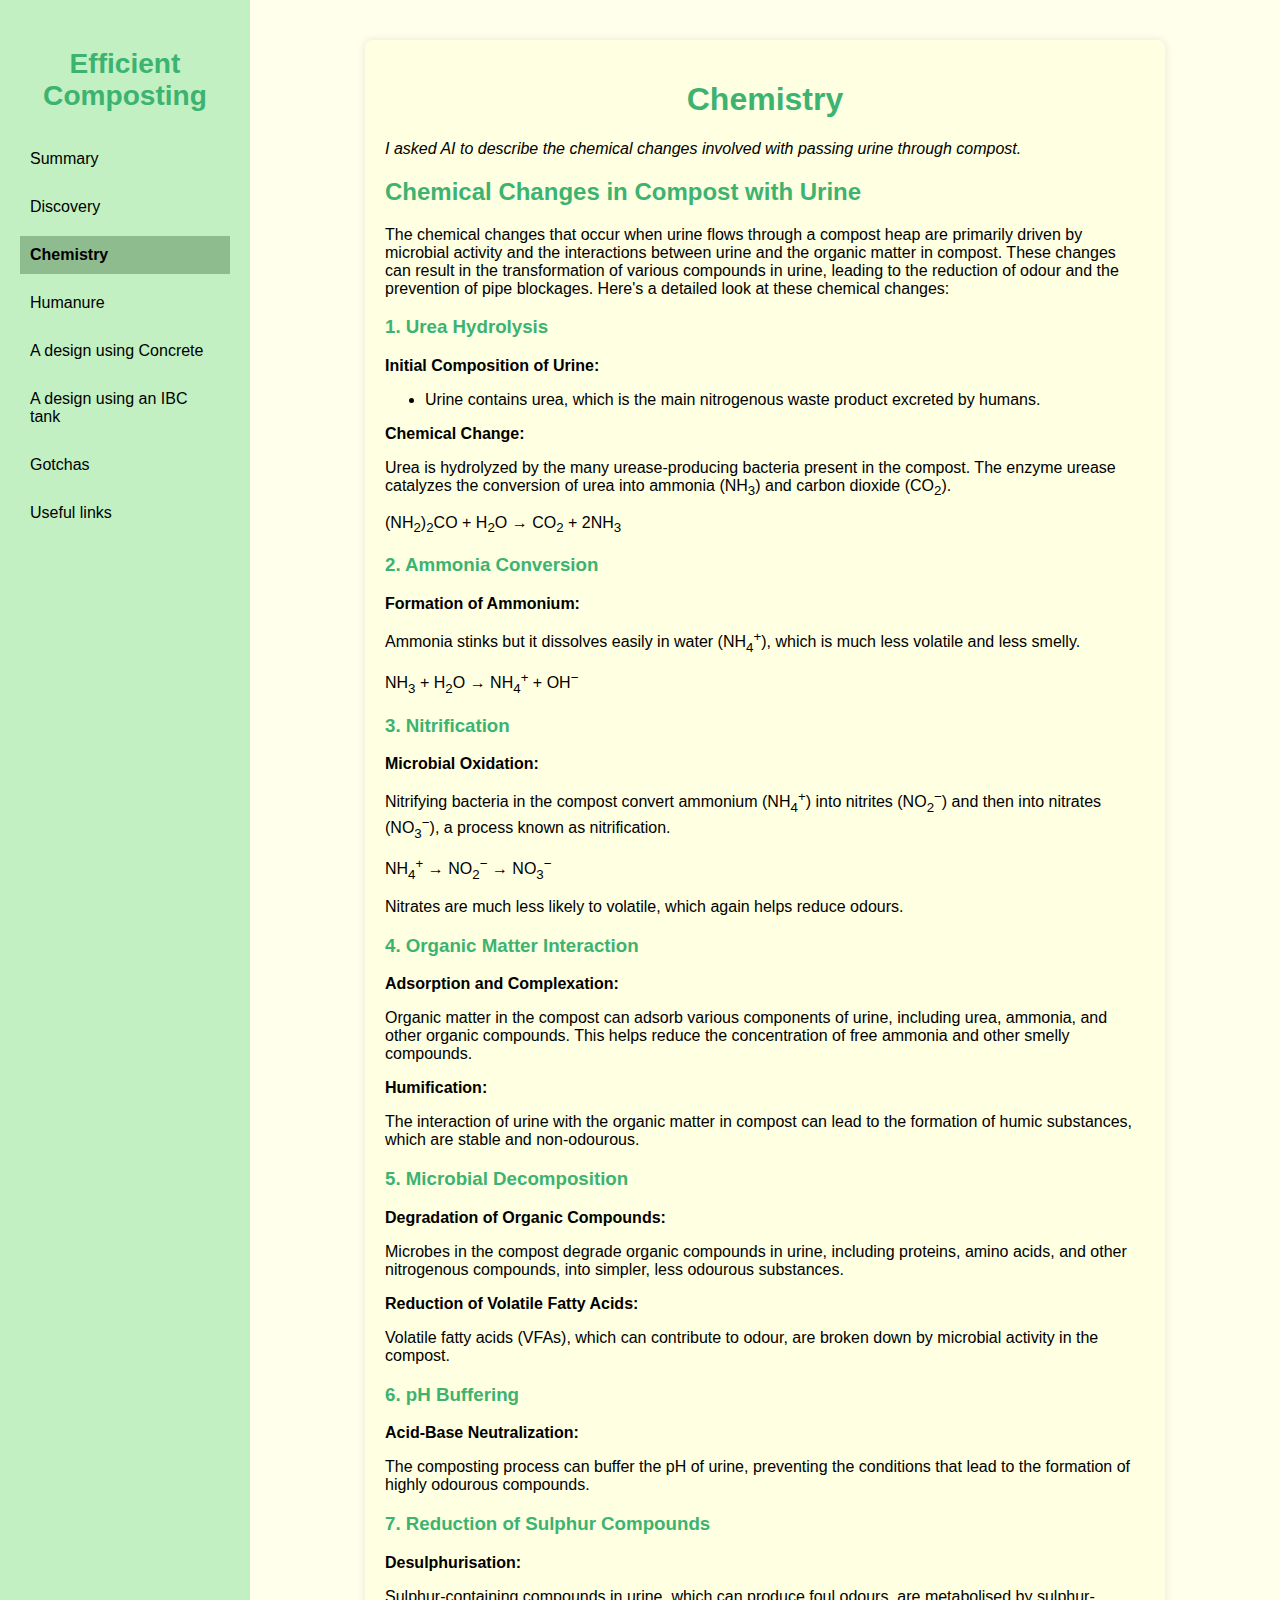
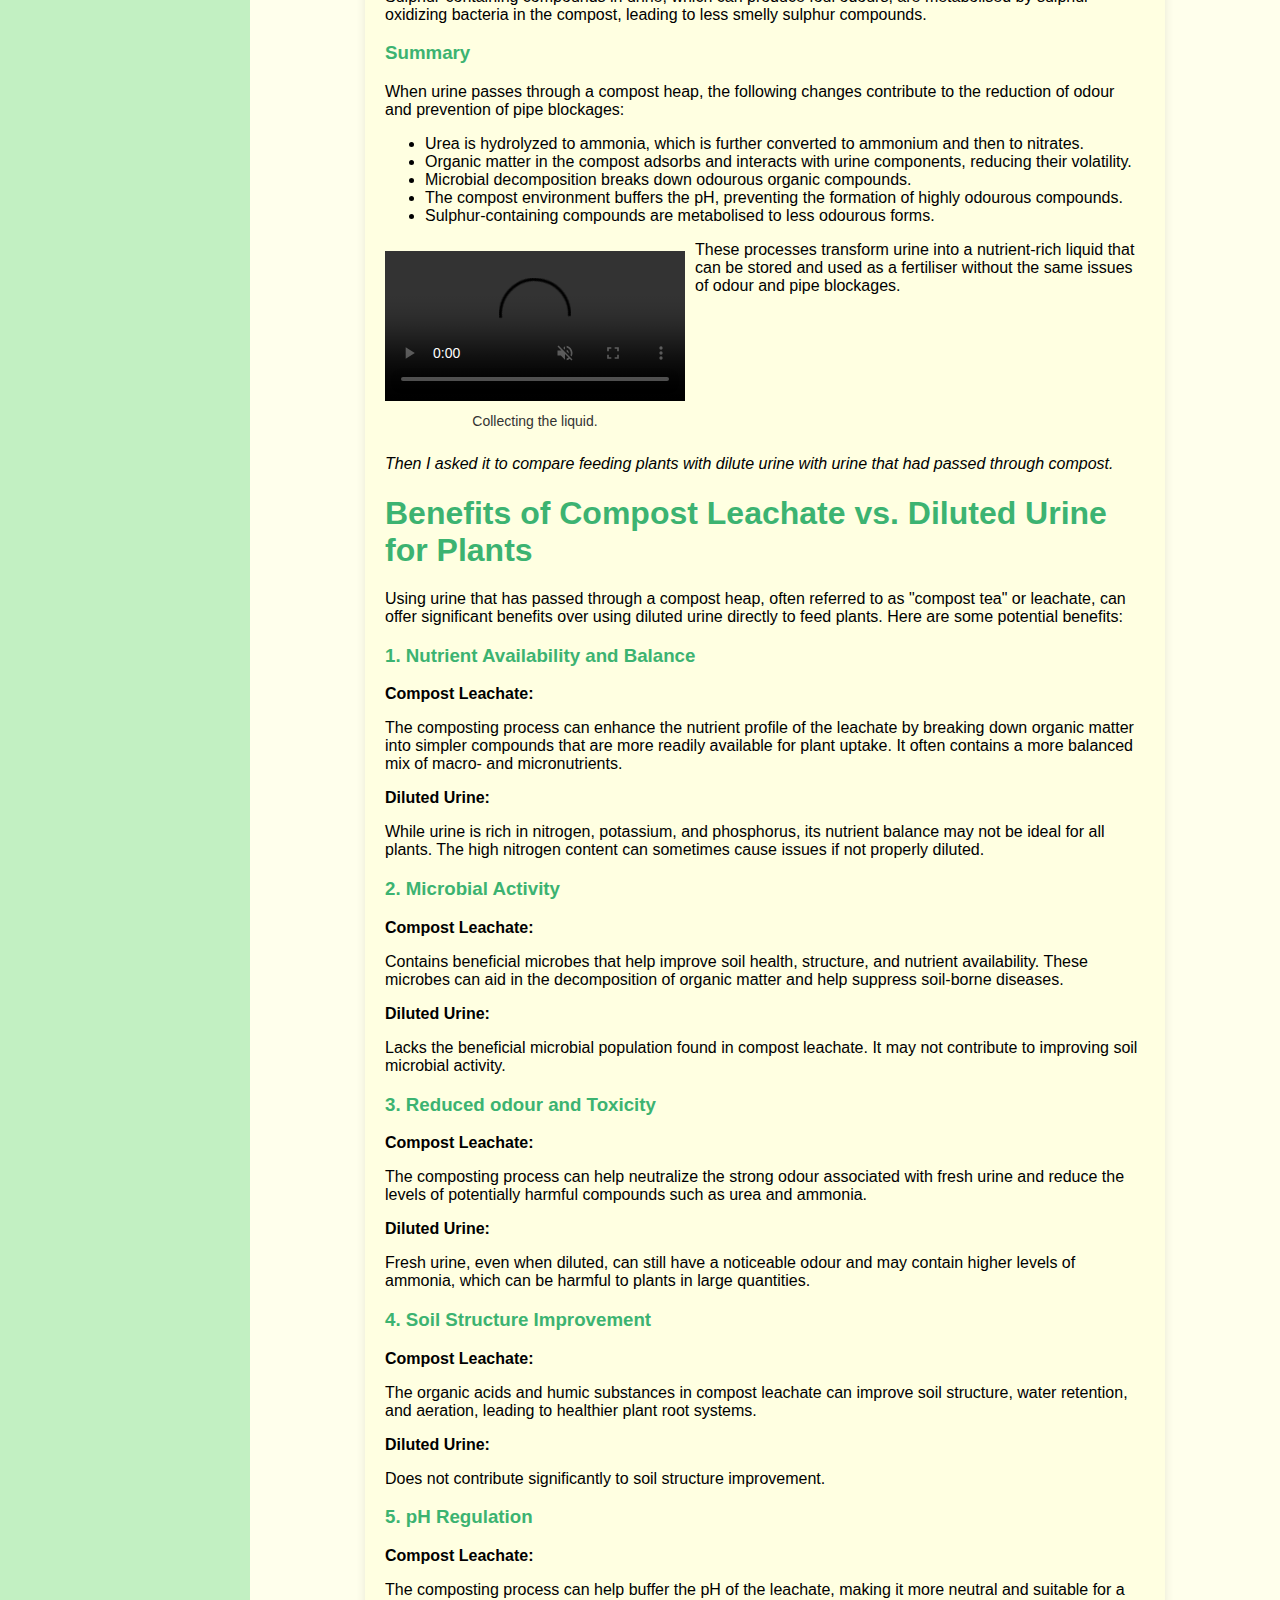
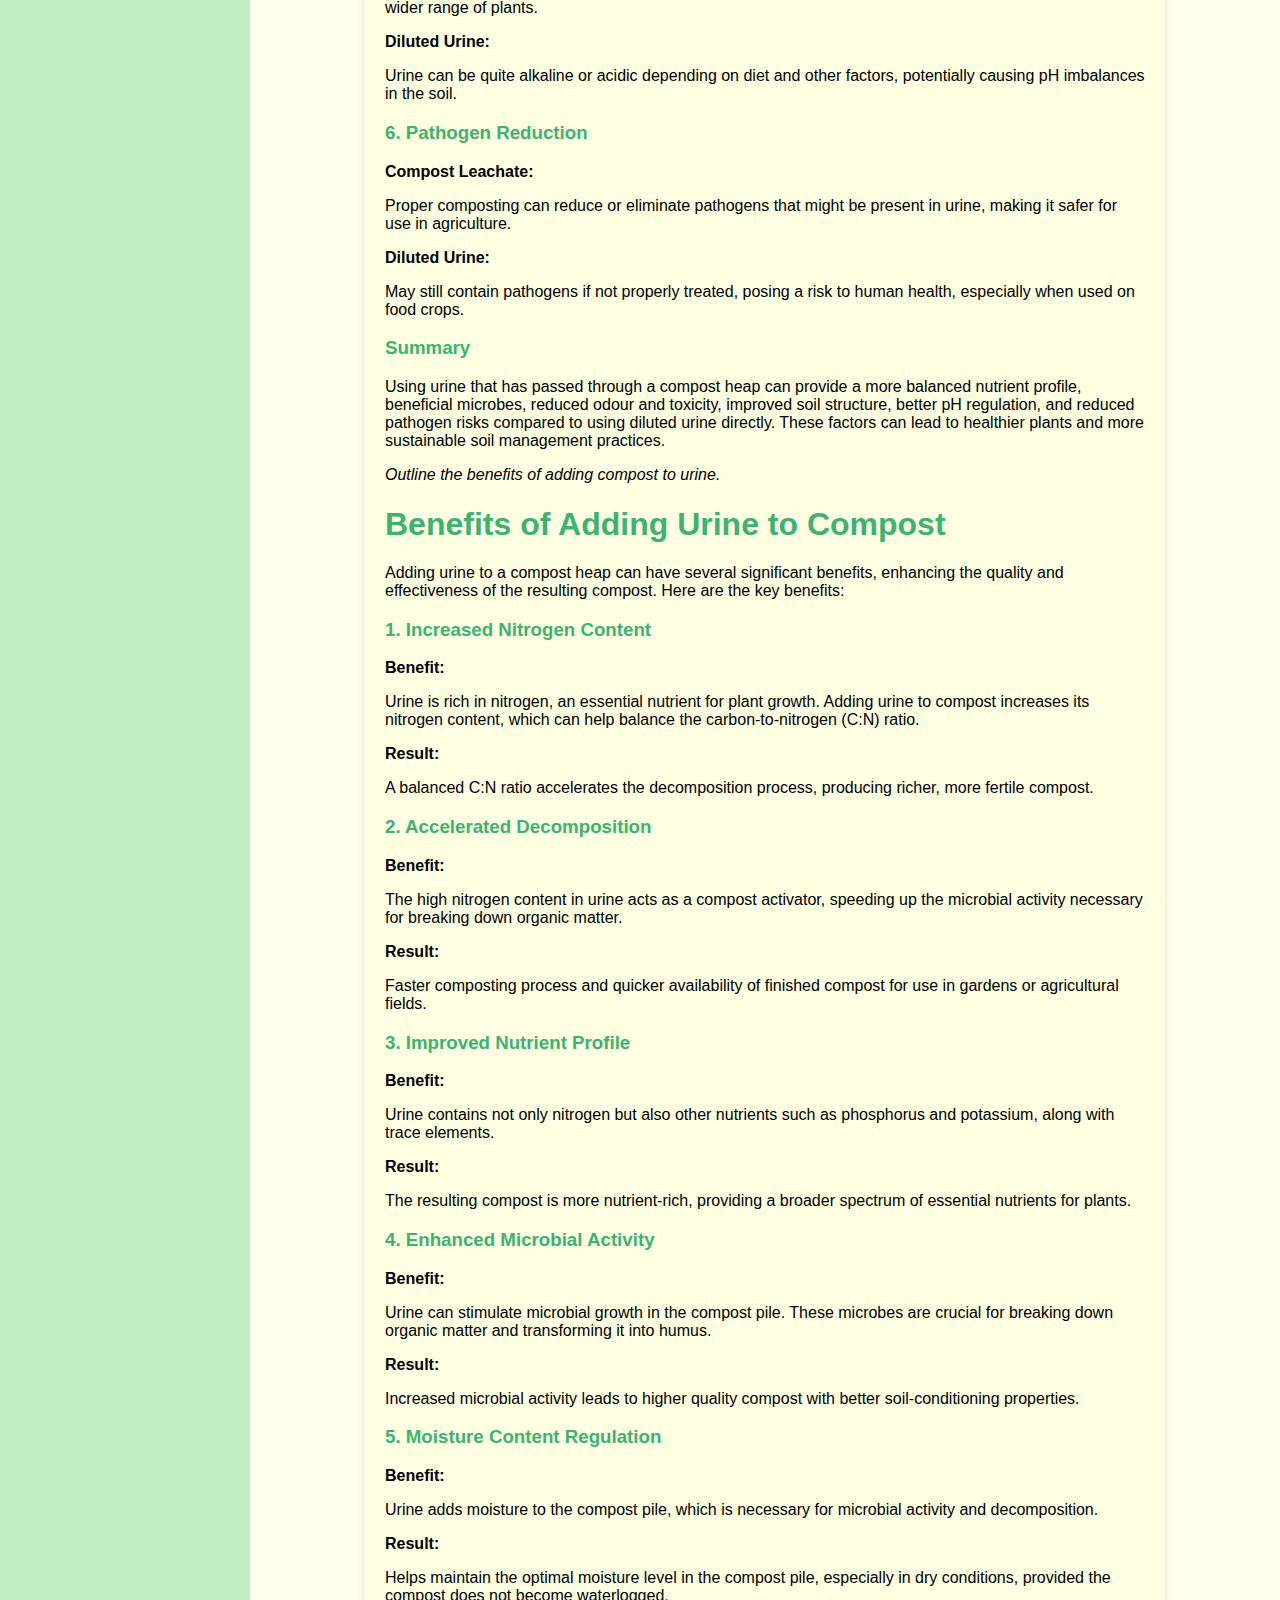
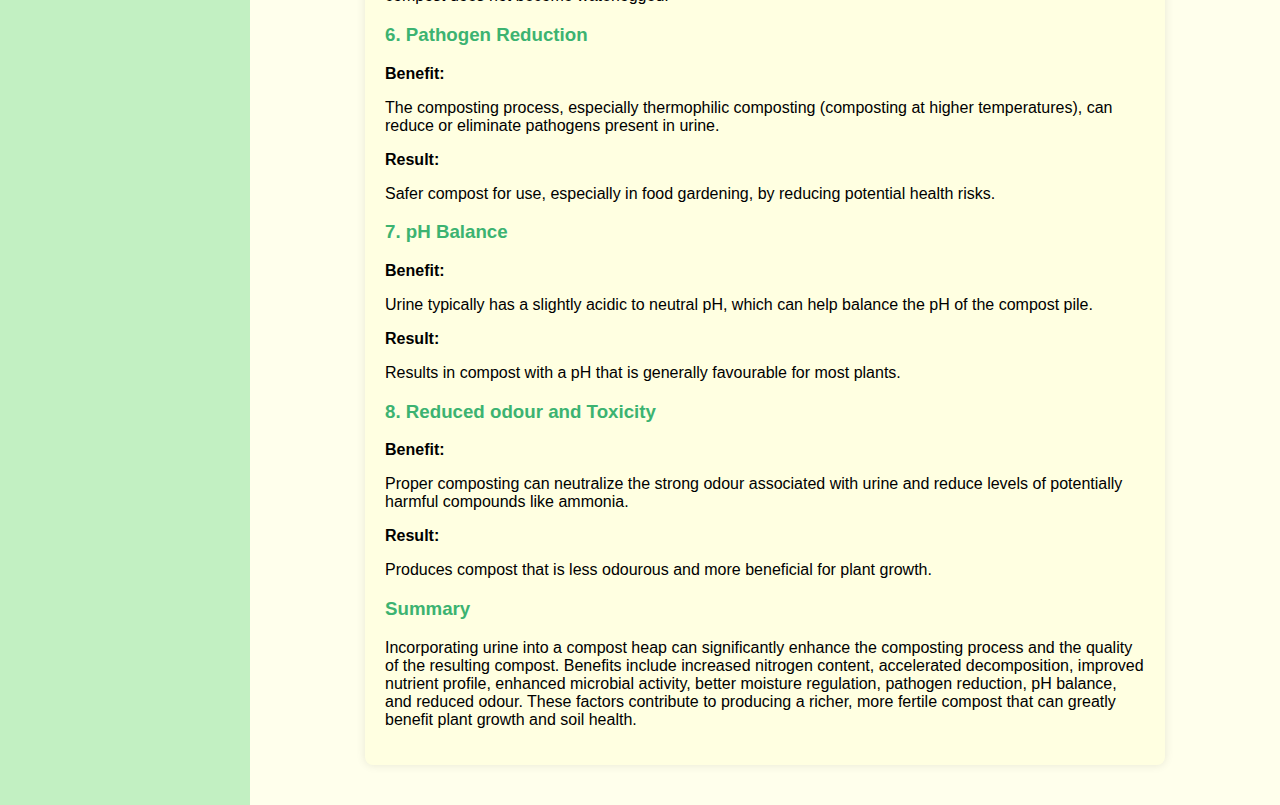
==== chemistry.html @ 60bd2c68 "2" ====
<!DOCTYPE html>
<html lang="en">
<head>
<!-- Google tag (gtag.js) -->
<script async src="https://www.googletagmanager.com/gtag/js?id=G-XEYJMRQ0TG"></script>
<script>
  window.dataLayer = window.dataLayer || [];
  function gtag(){dataLayer.push(arguments);}
  gtag('js', new Date());

  gtag('config', 'G-XEYJMRQ0TG');
</script>
<meta charset="UTF-8">
<meta name="viewport"
	content="width=device-width, initial-scale=1.0">
<title>Efficient Composting - Chemistry</title>
<link rel="stylesheet" href="css/styles.css">
<script src="js/script.js"></script>
<meta property="og:title" content="Efficient Composting - chemistry of urine in a compost heap." />
<meta property="og:description" content="What changes occur when urine is poured onto a compost heap." />
<meta property="og:image" content="https://efficientcomposting.com/images/ibc/tankWithLidBackInCage2.jpg" />
<meta property="og:url" content="https://efficientcomposting.com/chemistry.html" />
<meta property="og:type" content="website" />
</head>

<body data-page="chemistry">
	<div class="container">
		<div class="sidebar">
			<div class="logo">
				<h3>Efficient Composting</h3>
			</div>
			<nav>
				<ul>
					<li><a href="index.html" id="index-link">Summary</a></li>
					<li><a href="discovery.html" id="discovery-link">Discovery</a></li>
					<li><a href="chemistry.html" id="chemistry-link">Chemistry</a></li>
					<li><a href="humanure.html" id="humanure-link">Humanure</a></li>
					<li><a href="concrete.html" id="concrete-link">A
							design using Concrete</a></li>
					<li><a href="ibc.html" id="ibc-link">A design
							using an IBC tank</a></li>
					<li><a href="gotchas.html" id="gotchas-link">Gotchas</a></li>
					<li><a href="links.html" id="links-link">Useful
							links</a></li>
				</ul>
			</nav>
		</div>
		<div class="content-container">
			<div class="content">
				<header>
					<h1>Chemistry</h1>
				</header>
				<main>
					<p>
						<i>I asked AI to describe the chemical changes
							involved with passing urine through compost. </i>
					</p>
					<h2>Chemical Changes in Compost with Urine</h2>

					<p>The chemical changes that occur when urine flows
						through a compost heap are primarily driven by
						microbial activity and the interactions between urine
						and the organic matter in compost. These changes can
						result in the transformation of various compounds in
						urine, leading to the reduction of odour and the
						prevention of pipe blockages. Here's a detailed look
						at these chemical changes:</p>

					<h3>1. Urea Hydrolysis</h3>
					<strong>Initial Composition of Urine:</strong>
					<ul>
						<li>Urine contains urea, which is the main
							nitrogenous waste product excreted by humans. </li>
					</ul>
					<strong>Chemical Change:</strong>
					<p>
						Urea is hydrolyzed by the many urease-producing
						bacteria present in the compost. The enzyme urease
						catalyzes the conversion of urea into ammonia (NH<sub>3</sub>)
						and carbon dioxide (CO<sub>2</sub>).
					</p>
					<div class="formula">
						(NH<sub>2</sub>)<sub>2</sub>CO + H<sub>2</sub>O → CO<sub>2</sub>
						+ 2NH<sub>3</sub>
					</div>

					<h3>2. Ammonia Conversion</h3>
					<strong>Formation of Ammonium:</strong>
					<p>
						Ammonia stinks but it dissolves easily in water (NH<sub>4</sub><sup>+</sup>),
						which is much less volatile and less smelly.
					</p>
					<div class="formula">
						NH<sub>3</sub> + H<sub>2</sub>O → NH<sub>4</sub><sup>+</sup>
						+ OH<sup>−</sup>
					</div>

					<h3>3. Nitrification</h3>
					<strong>Microbial Oxidation:</strong>
					<p>
						Nitrifying bacteria in the compost convert ammonium
						(NH<sub>4</sub><sup>+</sup>) into nitrites (NO<sub>2</sub><sup>−</sup>)
						and then into nitrates (NO<sub>3</sub><sup>−</sup>), a
						process known as nitrification.
					</p>
					<div class="formula">
						NH<sub>4</sub><sup>+</sup> → NO<sub>2</sub><sup>−</sup>
						→ NO<sub>3</sub><sup>−</sup>
					</div>
					<p>Nitrates are much less likely to volatile, which
						again helps reduce odours.</p>

					<h3>4. Organic Matter Interaction</h3>
					<strong>Adsorption and Complexation:</strong>
					<p>Organic matter in the compost can adsorb various
						components of urine, including urea, ammonia, and
						other organic compounds. This helps reduce the
						concentration of free ammonia and other smelly
						compounds.</p>

					<strong>Humification:</strong>
					<p>The interaction of urine with the organic matter
						in compost can lead to the formation of humic
						substances, which are stable and non-odourous.</p>

					<h3>5. Microbial Decomposition</h3>
					<strong>Degradation of Organic Compounds:</strong>
					<p>Microbes in the compost degrade organic
						compounds in urine, including proteins, amino acids,
						and other nitrogenous compounds, into simpler, less
						odourous substances.</p>

					<strong>Reduction of Volatile Fatty Acids:</strong>
					<p>Volatile fatty acids (VFAs), which can
						contribute to odour, are broken down by microbial
						activity in the compost.</p>

					<h3>6. pH Buffering</h3>
					<strong>Acid-Base Neutralization:</strong>
					<p>The composting process can buffer the pH of
						urine, preventing the conditions that lead to the
						formation of highly odourous compounds.</p>

					<h3>7. Reduction of Sulphur Compounds</h3>
					<strong>Desulphurisation:</strong>
					<p>Sulphur-containing compounds in urine, which can
						produce foul odours, are metabolised by
						sulphur-oxidizing bacteria in the compost, leading to
						less smelly sulphur compounds.</p>

					<h3>Summary</h3>
					<p>When urine passes through a compost heap, the
						following changes contribute to the reduction of odour
						and prevention of pipe blockages:</p>
					<ul>
						<li>Urea is hydrolyzed to ammonia, which is
							further converted to ammonium and then to nitrates.</li>
						<li>Organic matter in the compost adsorbs and
							interacts with urine components, reducing their
							volatility.</li>
						<li>Microbial decomposition breaks down odourous
							organic compounds.</li>
						<li>The compost environment buffers the pH,
							preventing the formation of highly odourous
							compounds.</li>
						<li>Sulphur-containing compounds are metabolised
							to less odourous forms.</li>
					</ul>

					<div class="image-container left-image-container">
						<video width="300" controls autoplay loop muted>
							<source src="../images/catchingTheLiquid.mp4"
								type="video/mp4">
							Your browser does not support the video tag.
						</video>

						<div class="image-label">Collecting the liquid.</div>
					</div>


					<p>These processes transform urine into a
						nutrient-rich liquid that can be stored and used as a
						fertiliser without the same issues of odour and pipe
						blockages.</p>

					<div class="clear"></div>


					<p>
						<i>Then I asked it to compare feeding plants with
							dilute urine with urine that had passed through
							compost.</i>
					</p>

					<h1>Benefits of Compost Leachate vs. Diluted Urine
						for Plants</h1>
					<p>Using urine that has passed through a compost
						heap, often referred to as "compost tea" or leachate,
						can offer significant benefits over using diluted
						urine directly to feed plants. Here are some potential
						benefits:</p>

					<h3>1. Nutrient Availability and Balance</h3>
					<strong>Compost Leachate:</strong>
					<p>The composting process can enhance the nutrient
						profile of the leachate by breaking down organic
						matter into simpler compounds that are more readily
						available for plant uptake. It often contains a more
						balanced mix of macro- and micronutrients.</p>

					<strong>Diluted Urine:</strong>
					<p>While urine is rich in nitrogen, potassium, and
						phosphorus, its nutrient balance may not be ideal for
						all plants. The high nitrogen content can sometimes
						cause issues if not properly diluted.</p>

					<h3>2. Microbial Activity</h3>
					<strong>Compost Leachate:</strong>
					<p>Contains beneficial microbes that help improve
						soil health, structure, and nutrient availability.
						These microbes can aid in the decomposition of organic
						matter and help suppress soil-borne diseases.</p>

					<strong>Diluted Urine:</strong>
					<p>Lacks the beneficial microbial population found
						in compost leachate. It may not contribute to
						improving soil microbial activity.</p>

					<h3>3. Reduced odour and Toxicity</h3>
					<strong>Compost Leachate:</strong>
					<p>The composting process can help neutralize the
						strong odour associated with fresh urine and reduce
						the levels of potentially harmful compounds such as
						urea and ammonia.</p>

					<strong>Diluted Urine:</strong>
					<p>Fresh urine, even when diluted, can still have a
						noticeable odour and may contain higher levels of
						ammonia, which can be harmful to plants in large
						quantities.</p>

					<h3>4. Soil Structure Improvement</h3>
					<strong>Compost Leachate:</strong>
					<p>The organic acids and humic substances in
						compost leachate can improve soil structure, water
						retention, and aeration, leading to healthier plant
						root systems.</p>

					<strong>Diluted Urine:</strong>
					<p>Does not contribute significantly to soil
						structure improvement.</p>

					<h3>5. pH Regulation</h3>
					<strong>Compost Leachate:</strong>
					<p>The composting process can help buffer the pH of
						the leachate, making it more neutral and suitable for
						a wider range of plants.</p>

					<strong>Diluted Urine:</strong>
					<p>Urine can be quite alkaline or acidic depending
						on diet and other factors, potentially causing pH
						imbalances in the soil.</p>

					<h3>6. Pathogen Reduction</h3>
					<strong>Compost Leachate:</strong>
					<p>Proper composting can reduce or eliminate
						pathogens that might be present in urine, making it
						safer for use in agriculture.</p>

					<strong>Diluted Urine:</strong>
					<p>May still contain pathogens if not properly
						treated, posing a risk to human health, especially
						when used on food crops.</p>

					<h3>Summary</h3>
					<p>Using urine that has passed through a compost
						heap can provide a more balanced nutrient profile,
						beneficial microbes, reduced odour and toxicity,
						improved soil structure, better pH regulation, and
						reduced pathogen risks compared to using diluted urine
						directly. These factors can lead to healthier plants
						and more sustainable soil management practices.</p>

					<p>
						<i> Outline the benefits of adding compost to
							urine.</i>
					</p>

					<h1>Benefits of Adding Urine to Compost</h1>
					<p>Adding urine to a compost heap can have several
						significant benefits, enhancing the quality and
						effectiveness of the resulting compost. Here are the
						key benefits:</p>

					<h3>1. Increased Nitrogen Content</h3>
					<strong>Benefit:</strong>
					<p>Urine is rich in nitrogen, an essential nutrient
						for plant growth. Adding urine to compost increases
						its nitrogen content, which can help balance the
						carbon-to-nitrogen (C:N) ratio.</p>
					<strong>Result:</strong>
					<p>A balanced C:N ratio accelerates the
						decomposition process, producing richer, more fertile
						compost.</p>

					<h3>2. Accelerated Decomposition</h3>
					<strong>Benefit:</strong>
					<p>The high nitrogen content in urine acts as a
						compost activator, speeding up the microbial activity
						necessary for breaking down organic matter.</p>
					<strong>Result:</strong>
					<p>Faster composting process and quicker
						availability of finished compost for use in gardens or
						agricultural fields.</p>

					<h3>3. Improved Nutrient Profile</h3>
					<strong>Benefit:</strong>
					<p>Urine contains not only nitrogen but also other
						nutrients such as phosphorus and potassium, along with
						trace elements.</p>
					<strong>Result:</strong>
					<p>The resulting compost is more nutrient-rich,
						providing a broader spectrum of essential nutrients
						for plants.</p>

					<h3>4. Enhanced Microbial Activity</h3>
					<strong>Benefit:</strong>
					<p>Urine can stimulate microbial growth in the
						compost pile. These microbes are crucial for breaking
						down organic matter and transforming it into humus.</p>
					<strong>Result:</strong>
					<p>Increased microbial activity leads to higher
						quality compost with better soil-conditioning
						properties.</p>

					<h3>5. Moisture Content Regulation</h3>
					<strong>Benefit:</strong>
					<p>Urine adds moisture to the compost pile, which
						is necessary for microbial activity and decomposition.</p>
					<strong>Result:</strong>
					<p>Helps maintain the optimal moisture level in the
						compost pile, especially in dry conditions, provided
						the compost does not become waterlogged.</p>

					<h3>6. Pathogen Reduction</h3>
					<strong>Benefit:</strong>
					<p>The composting process, especially thermophilic
						composting (composting at higher temperatures), can
						reduce or eliminate pathogens present in urine.</p>
					<strong>Result:</strong>
					<p>Safer compost for use, especially in food
						gardening, by reducing potential health risks.</p>

					<h3>7. pH Balance</h3>
					<strong>Benefit:</strong>
					<p>Urine typically has a slightly acidic to neutral
						pH, which can help balance the pH of the compost pile.</p>
					<strong>Result:</strong>
					<p>Results in compost with a pH that is generally
						favourable for most plants.</p>

					<h3>8. Reduced odour and Toxicity</h3>
					<strong>Benefit:</strong>
					<p>Proper composting can neutralize the strong
						odour associated with urine and reduce levels of
						potentially harmful compounds like ammonia.</p>
					<strong>Result:</strong>
					<p>Produces compost that is less odourous and more
						beneficial for plant growth.</p>



					<h3>Summary</h3>
					<p>Incorporating urine into a compost heap can
						significantly enhance the composting process and the
						quality of the resulting compost. Benefits include
						increased nitrogen content, accelerated decomposition,
						improved nutrient profile, enhanced microbial
						activity, better moisture regulation, pathogen
						reduction, pH balance, and reduced odour. These
						factors contribute to producing a richer, more fertile
						compost that can greatly benefit plant growth and soil
						health.</p>





				</main>
			</div>
		</div>
	</div>
</body>
</html>
---- css/styles.css ----
body {
	font-family: 'Helvetica Neue', Arial, sans-serif;
	margin: 0;
	padding: 0;
	display: flex;
	min-height: 100vh;
	flex-direction: column;
}

.container {
	display: flex;
	width: 100%;
	flex-grow: 1;
}

.sidebar {
	background-color: #c2f0c2;
	width: 250px;
	padding: 20px;
	box-sizing: border-box;
	flex-shrink: 0;
}

.logo {
	text-align: center;
	font-size: 1.5em;
	font-weight: bold;
	margin-bottom: 20px;
	word-wrap: break-word; /* Ensure long text wraps */
}

nav ul {
	list-style-type: none;
	padding: 0;
}

nav ul li {
	margin: 10px 0;
}

nav ul li a {
	text-decoration: none;
	color: black;
	font-size: 1em;
	display: block;
	padding: 10px;
}

nav ul li a.active {
	background-color: #8fbc8f;
	font-weight: bold;
}

.content-container {
	background-color: #ffffec;
	display: flex;
	justify-content: center; /* Center horizontally */
	flex-grow: 1;
	padding: 20px; /* Add padding for better alignment */
	box-sizing: border-box;
}

.content {
	background-color: #ffffe1;
	padding: 20px;
	max-width: 800px; /* Adjust this value as needed */
	width: 100%;
	box-sizing: border-box;
	border-radius: 8px; /* Optional: add rounded corners */
	box-shadow: 0 0 10px rgba(0, 0, 0, 0.1);
	/* Optional: add a shadow for a nicer look */
	margin-top: 20px; /* Ensures content starts near the top */
	margin-bottom: 20px; /* Add bottom margin for spacing */
}

header {
	text-align: center;
	margin-bottom: 20px;
}

main {
	text-align: left;
}

h1, h2, h3 {
	color: #3cb371;
}

@media ( max-width : 768px) {
	.container {
		flex-direction: column;
	}
	.sidebar {
		width: 100%;
	}
	.content {
		max-width: 100%;
		margin-top: 20px;
		/* Ensure consistent top margin on smaller screens */
	}
}

.image-container {
	overflow: hidden;
	margin-bottom: 20px; /* Space below each image container */
	max-width: 300px; /* Constrain the container's width */
	float: left;
}

.image-container img {
	width: 100%; /* Ensure the image fills the container */
	max-width: 300px;
	/* Ensure the image doesn�t exceed the container�s width */
	height: auto; /* Maintain the aspect ratio */
	display: block;
	/* Ensure the image is treated as a block-level element */
}

.right-image-container {
	float: right;
	margin: 10px 0 10px 10px;
	/* Adjust margins for the right-floated image */
	max-width: 300px; /* Constrain the container's width */
}

.left-image-container {
	float: left;
	margin: 10px 10px 10px 0;
	/* Adjust margins for the left-floated image */
	max-width: 300px; /* Constrain the container's width */
}

.image-label {
	margin-top: 8px; /* Space between the image and the label */
	font-size: 14px; /* Adjust font size as needed */
	color: #333; /* Label color */
	text-align: center; /* Center the label under the image */
	clear: both;
	/* Clear any floats so the label appears below the image */
}

.full-width-image {
	width: 100%;
	/* Allow the image to fill the full width of the content column */
	max-width: 100%;
	/* Ensure the image does not exceed the content's width */
	height: auto; /* Maintain the aspect ratio */
	margin: 20px 0; /* Add some vertical space around the image */
	display: block;
	/* Ensure the image is treated as a block-level element */
}

.clear {
	clear: both;
	/* Ensures that elements after the floating elements start on a new line */
}

#contact-form {
	max-width: 600px; /* Adjust the width as needed */
	margin: 0 auto; /* Center the form */
	padding: 20px;
	border: 1px solid #ddd;
	border-radius: 5px;
	background-color: #f9f9f9;
}

#contact-form label {
	font-weight: bold;
	display: block;
	margin-bottom: 5px;
}

#contact-form input[type="text"], #contact-form input[type="email"],
	#contact-form textarea {
	width: 100%;
	/* Make the input fields and textarea take the full width */
	padding: 10px; /* Add padding inside the fields */
	border: 1px solid #ccc; /* Add a border */
	border-radius: 4px; /* Round the corners */
	box-sizing: border-box;
	/* Include padding and border in element's total width and height */
}

#contact-form textarea {
	resize: vertical; /* Allow users to resize the textarea vertically */
}

#contact-form button {
	background-color: #c2f0c2;; /* Button background color */
	color: black; /* Button text color */
	border: none; /* Remove border */
	padding: 10px 20px; /* Add padding */
	border-radius: 4px; /* Round the corners */
	cursor: pointer; /* Change cursor on hover */
	font-size: 16px; /* Font size of button text */
}

#contact-form button:hover {
	background-color: #0056b3; /* Darker color on hover */
}
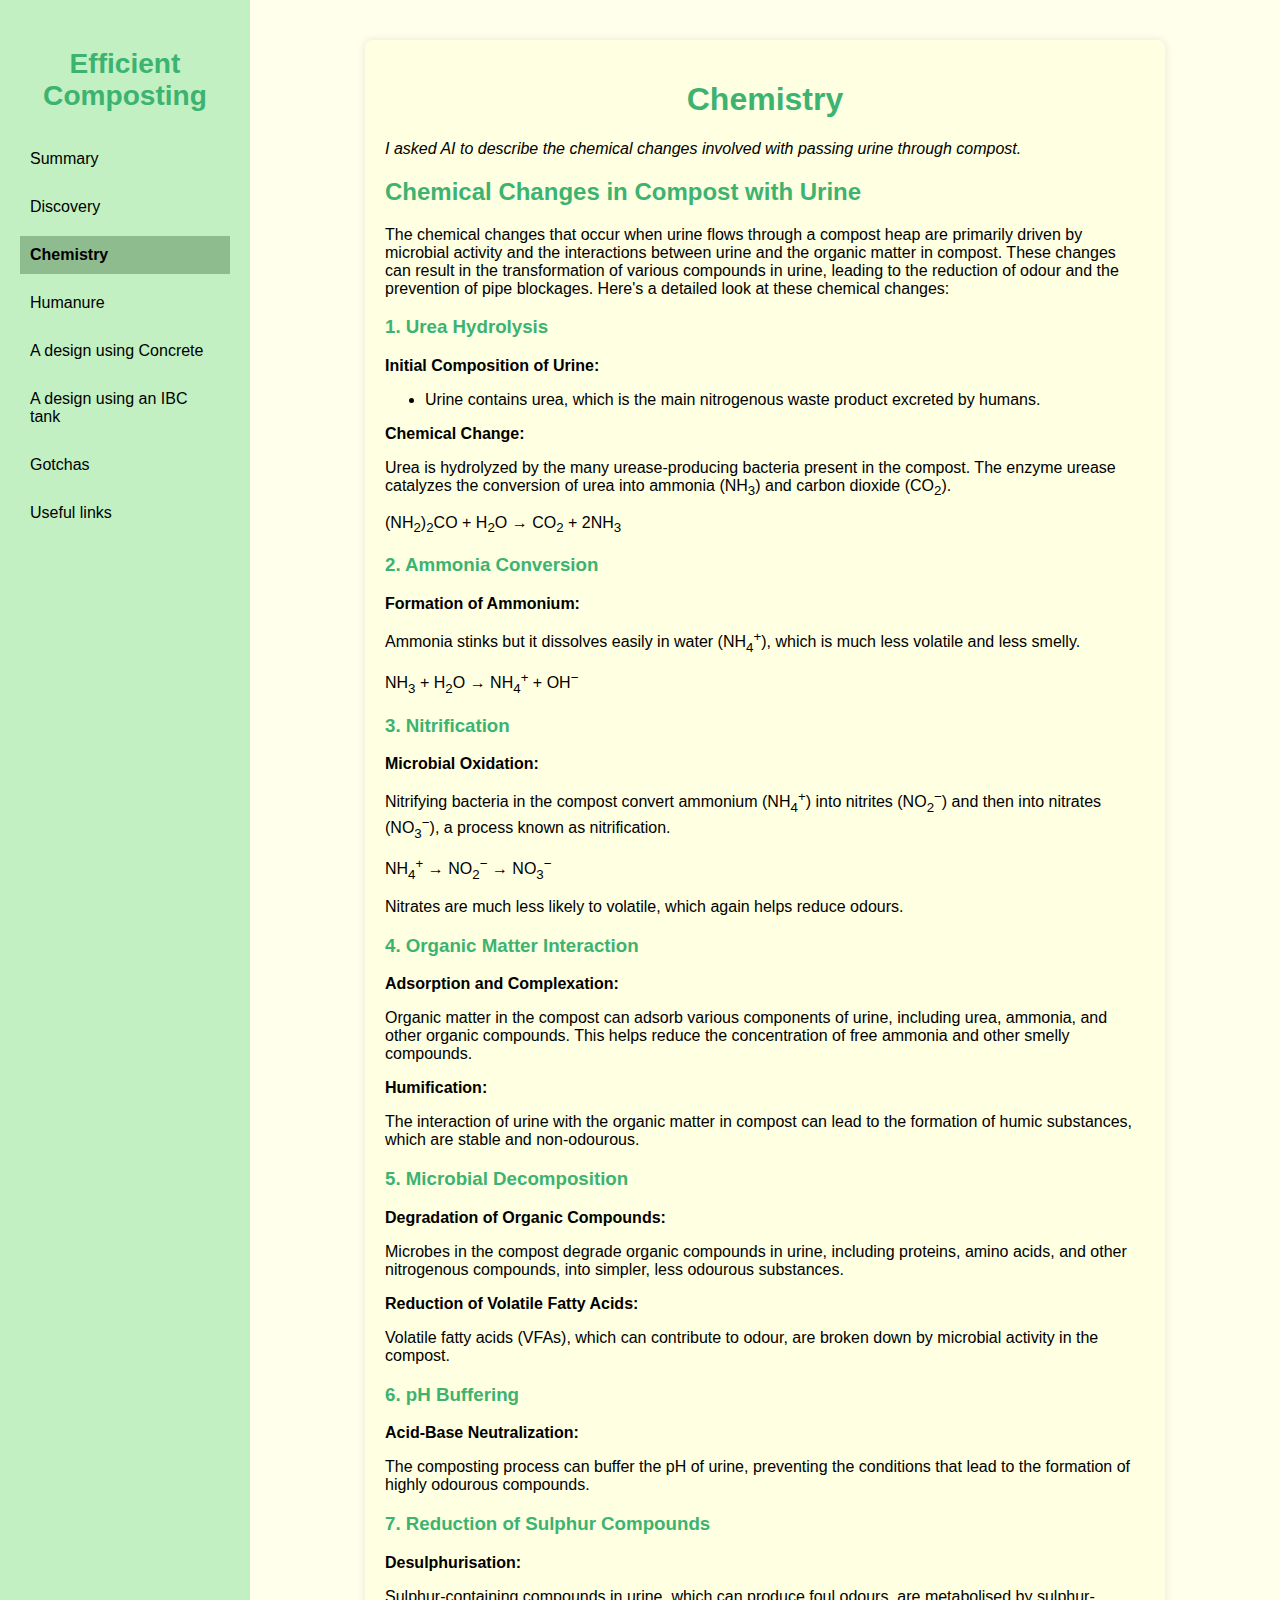
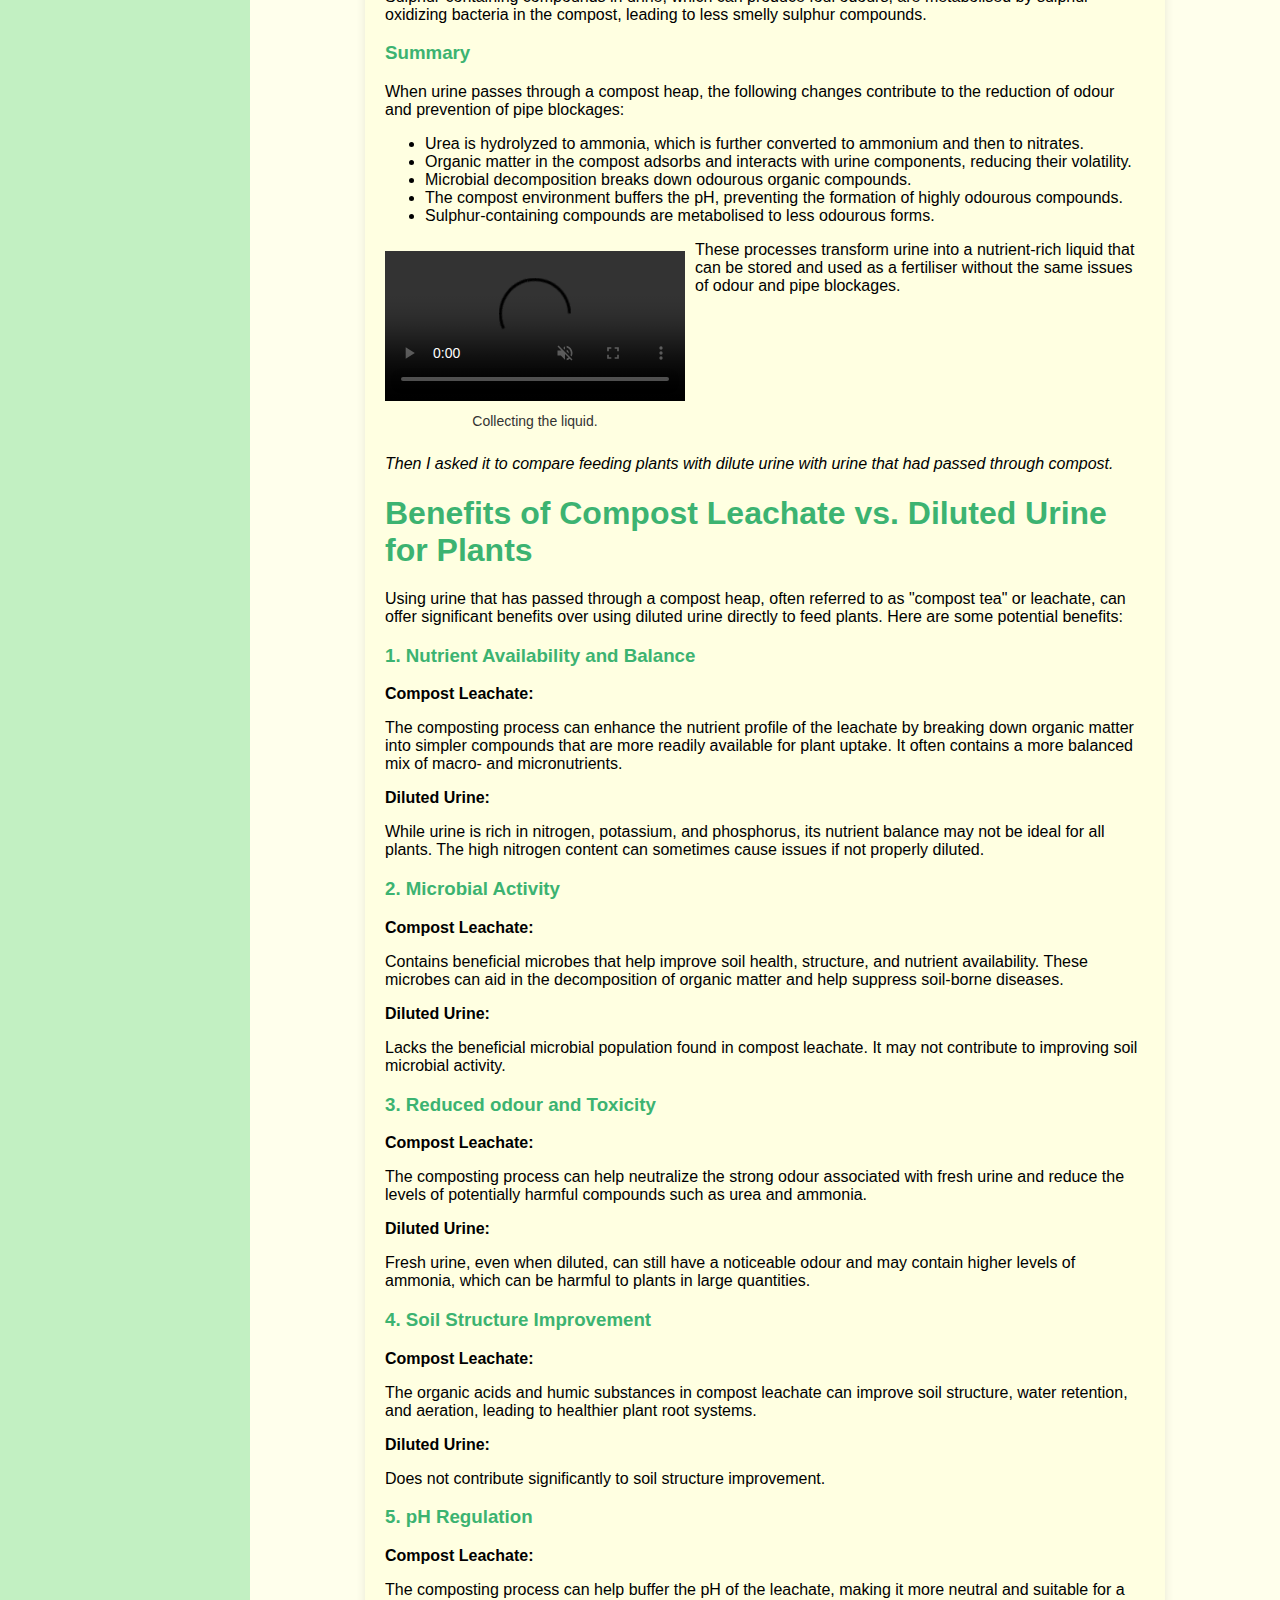
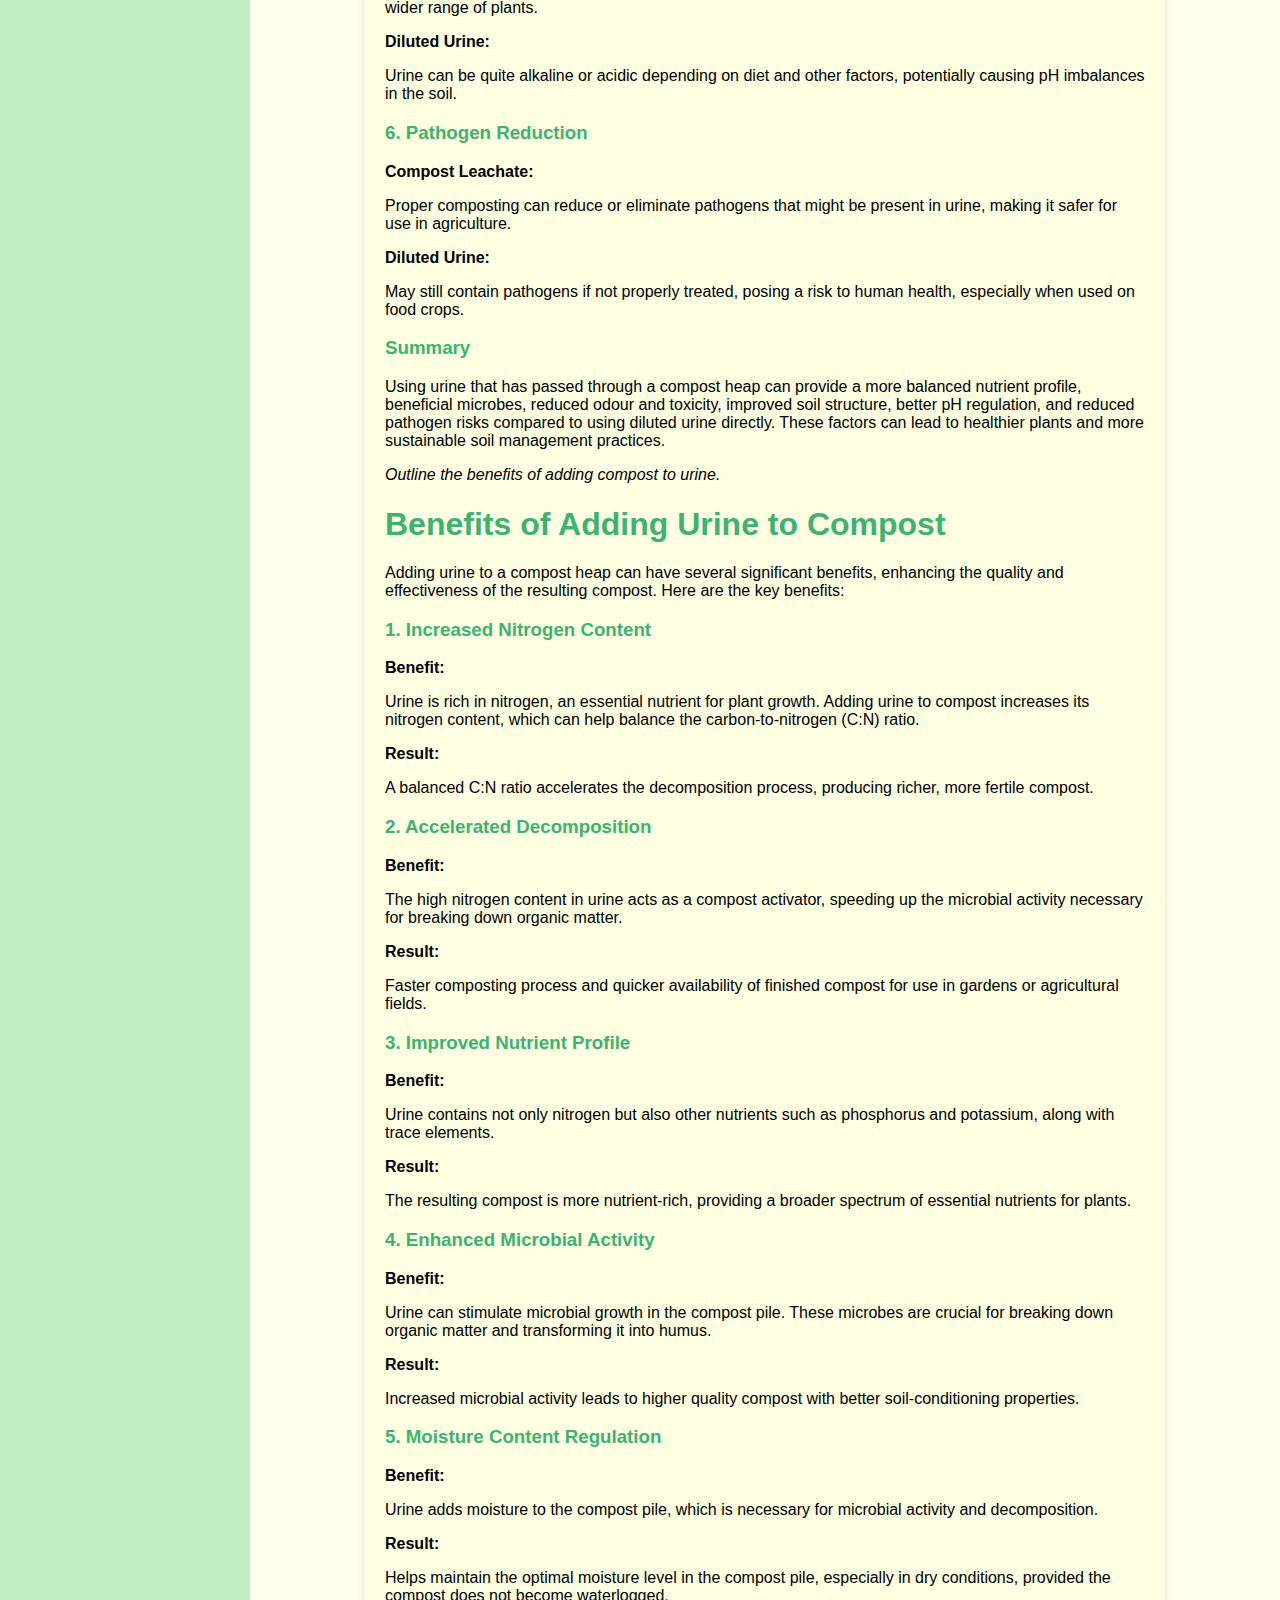
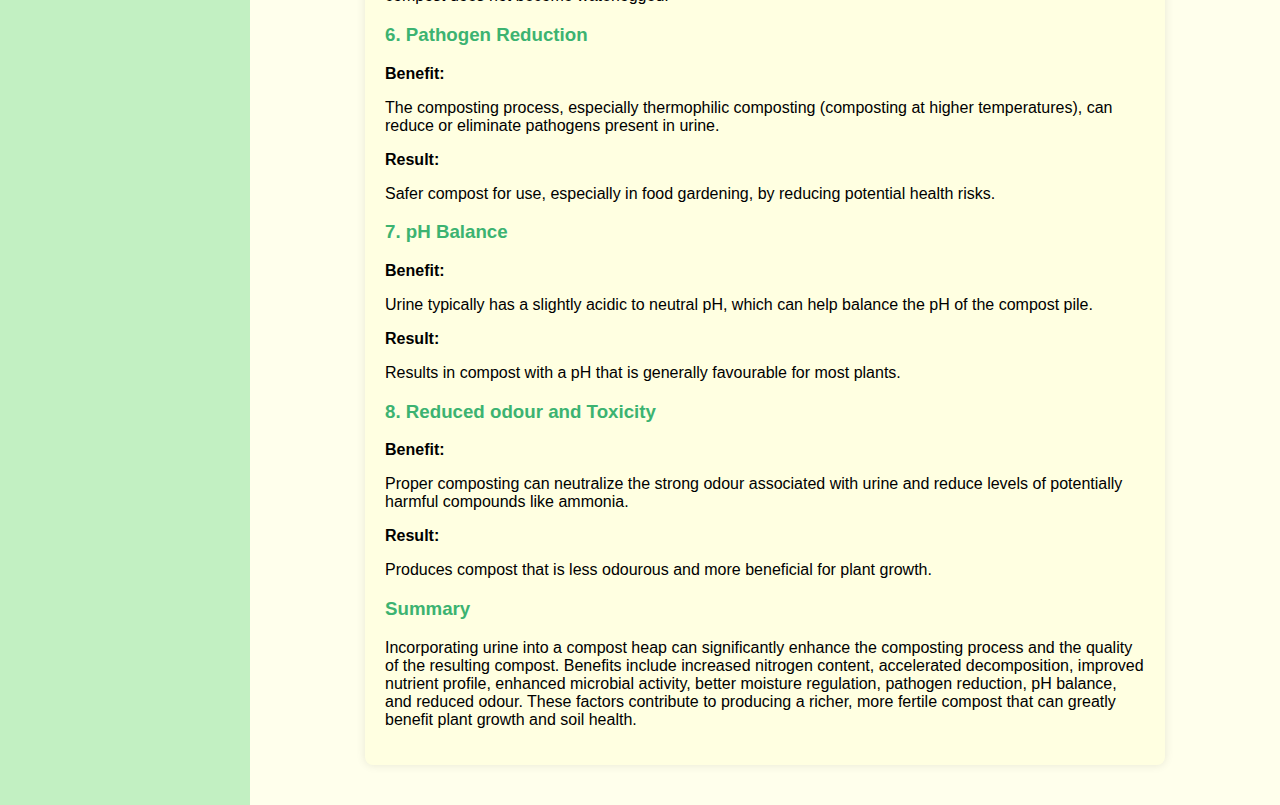
==== commit 78502919: "3" ====
--- a/chemistry.html
+++ b/chemistry.html
@@ -169,7 +169,7 @@
 
 					<div class="image-container left-image-container">
 						<video width="300" controls autoplay loop muted>
-							<source src="../images/catchingTheLiquid.mp4"
+							<source src="images/catchingTheLiquid.mp4"
 								type="video/mp4">
 							Your browser does not support the video tag.
 						</video>
